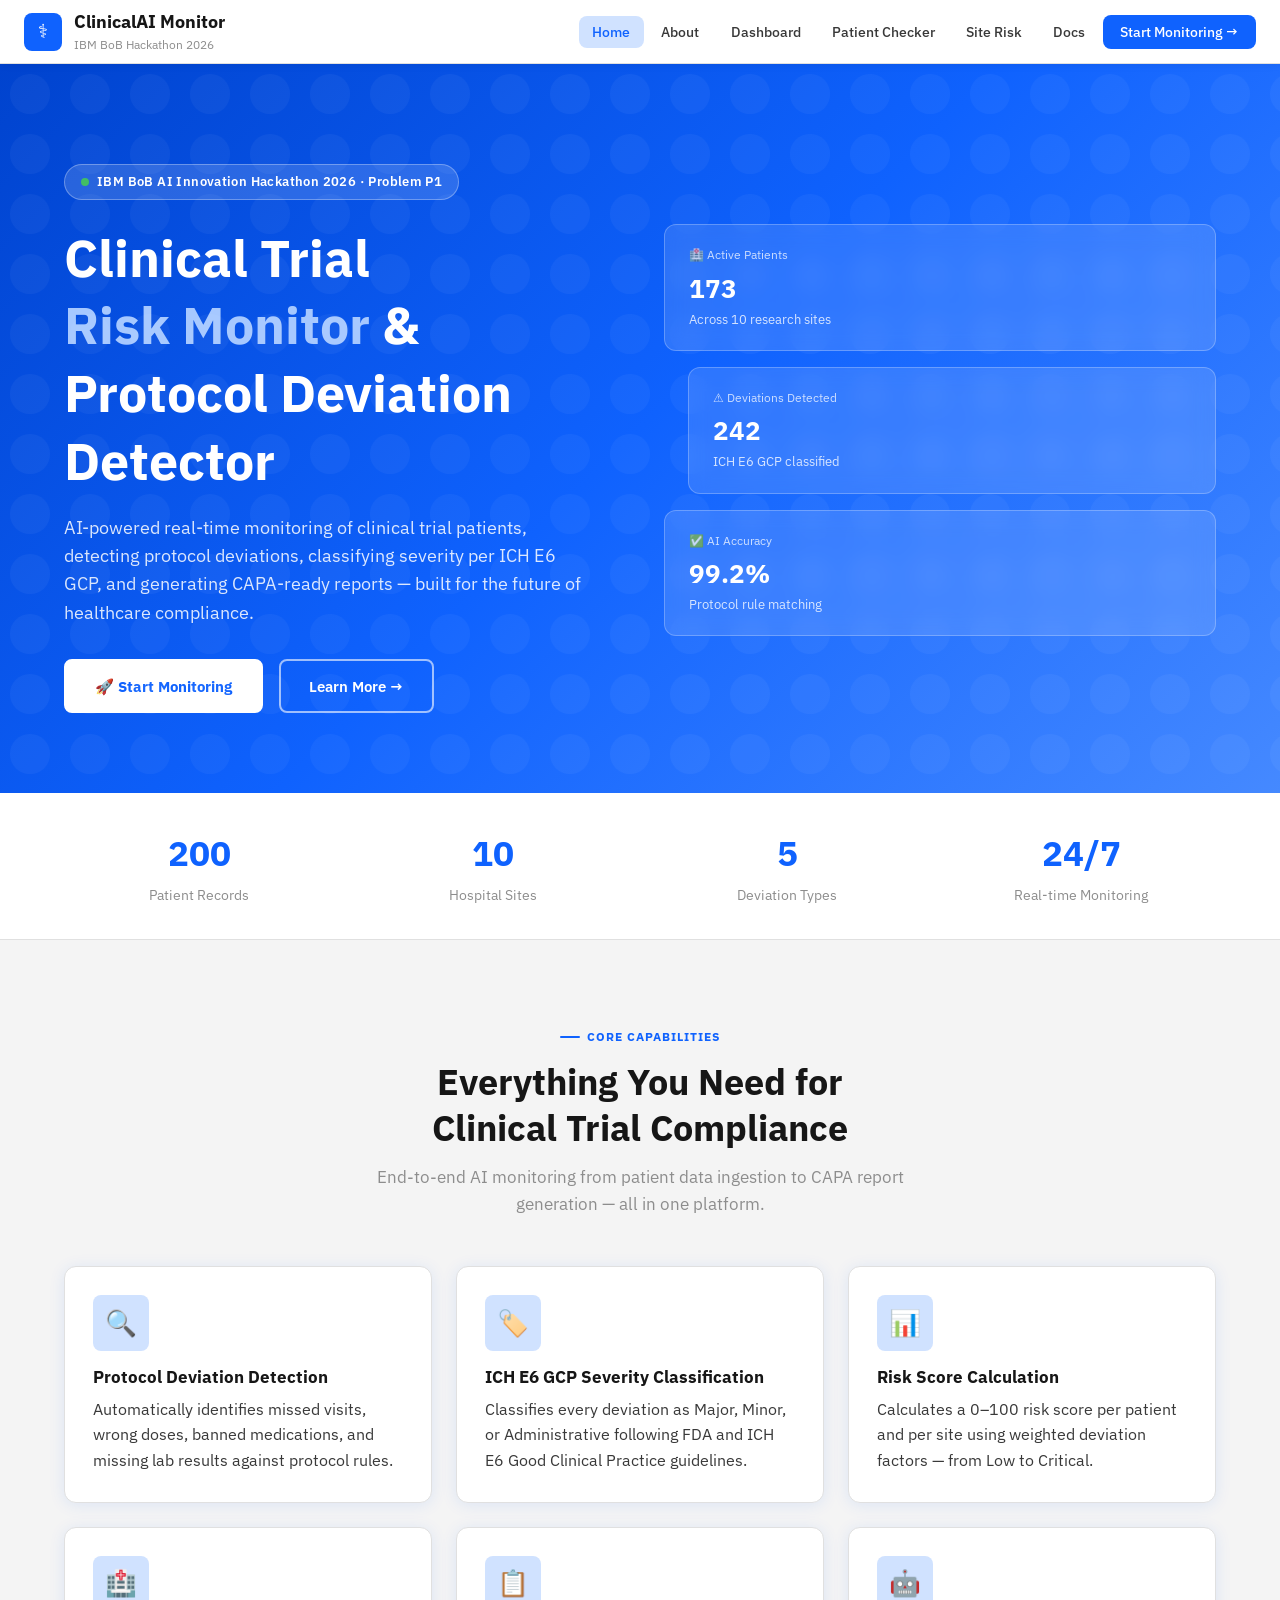
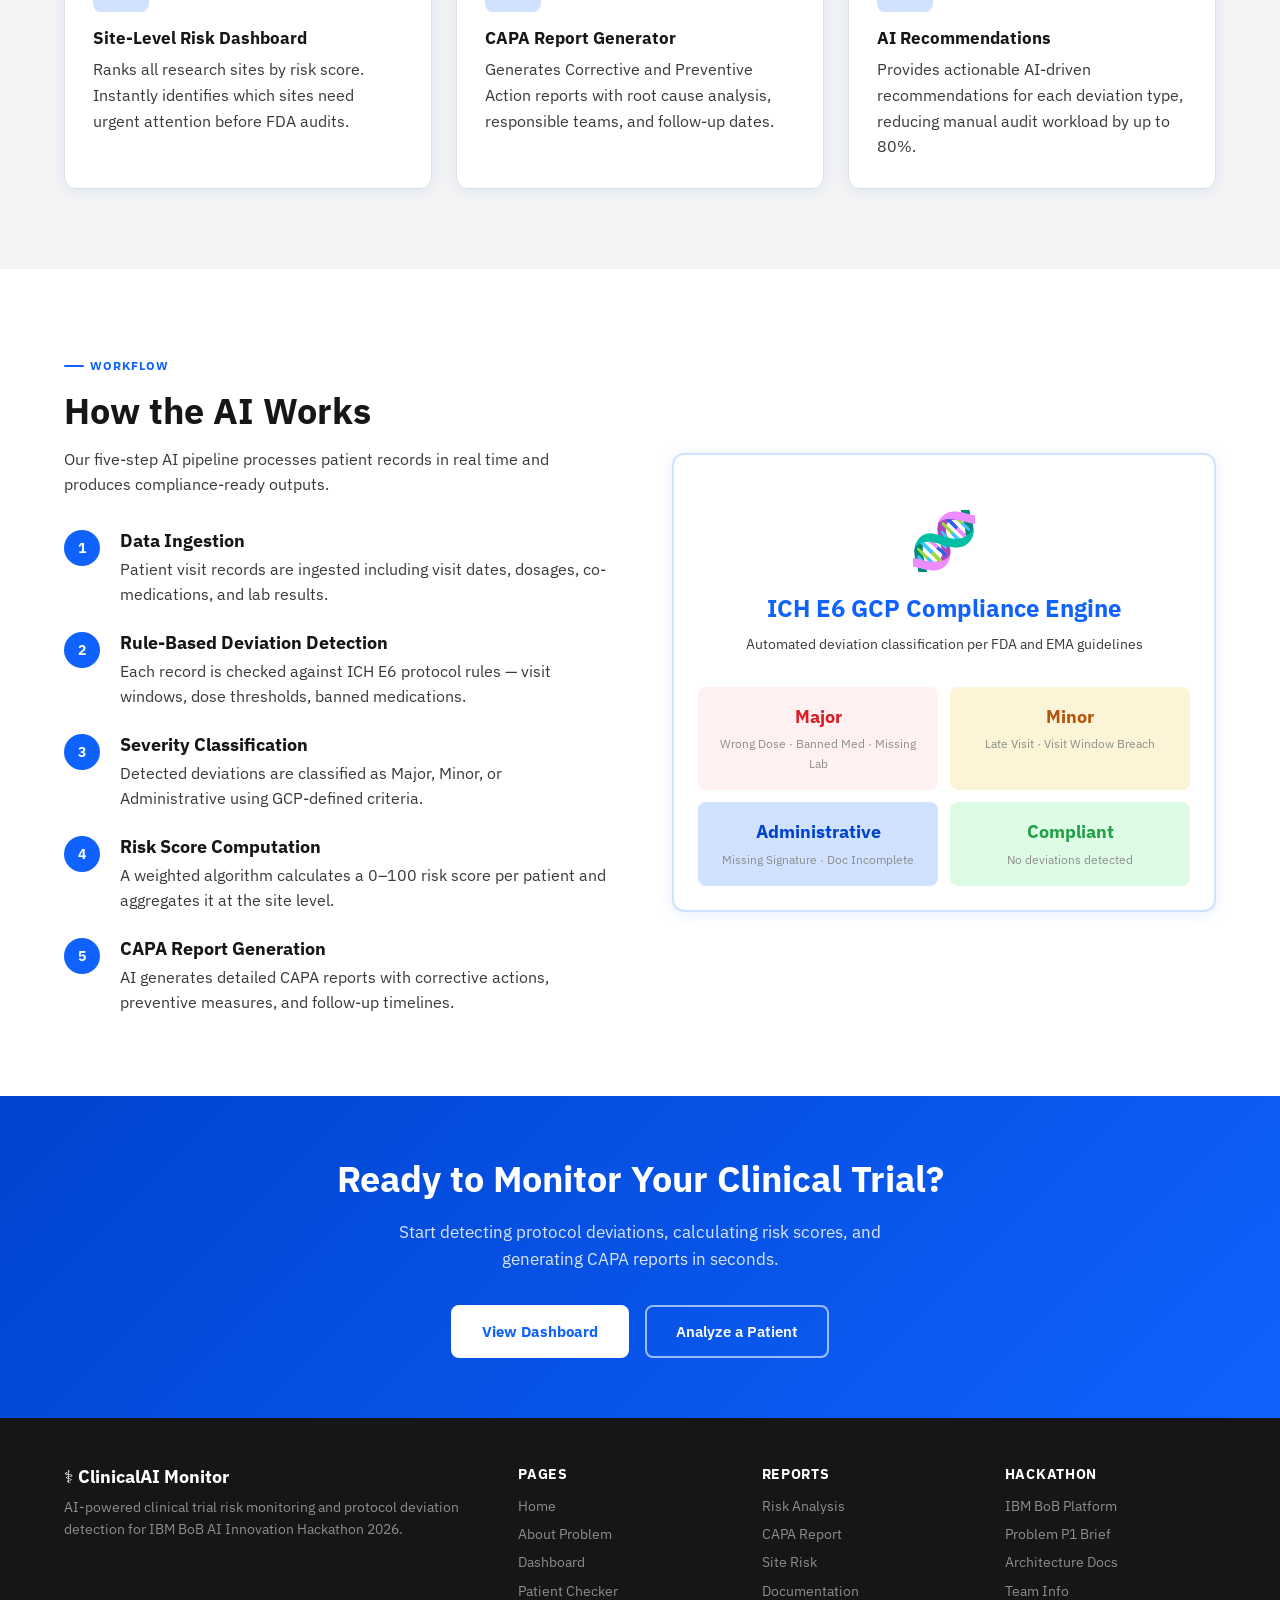
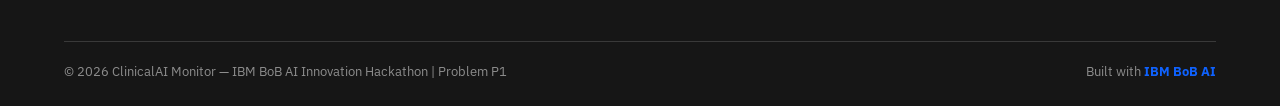
==== index.html @ 3c6d75a5 "feat: IBM BoB Hackathon 2026 - Clinical Trial Risk Monitor P1" ====
<!DOCTYPE html>
<html lang="en">
<head>
  <meta charset="UTF-8" />
  <meta name="viewport" content="width=device-width, initial-scale=1.0" />
  <title>Clinical Trial Risk Monitor | IBM BoB Hackathon 2026</title>
  <meta name="description" content="AI-powered Clinical Trial Protocol Deviation Detector — IBM BoB AI Innovation Hackathon 2026" />
  <link rel="preconnect" href="https://fonts.googleapis.com" />
  <link href="https://fonts.googleapis.com/css2?family=IBM+Plex+Sans:wght@400;500;600;700&display=swap" rel="stylesheet" />
  <link rel="stylesheet" href="assets/css/style.css" />
</head>
<body>

<!-- ═══════════════════════════════════ NAVBAR ═══════════════════════════════════ -->
<nav class="navbar">
  <div class="container-lg">
    <a href="index.html" class="nav-brand">
      <div class="brand-icon">⚕</div>
      <div>
        <strong>ClinicalAI Monitor</strong>
        <span class="sub">IBM BoB Hackathon 2026</span>
      </div>
    </a>
    <ul class="nav-links">
      <li><a href="index.html" class="active">Home</a></li>
      <li><a href="about.html">About</a></li>
      <li><a href="dashboard.html">Dashboard</a></li>
      <li><a href="patient-checker.html">Patient Checker</a></li>
      <li><a href="site-dashboard.html">Site Risk</a></li>
      <li><a href="documentation.html">Docs</a></li>
      <li><a href="dashboard.html" class="nav-cta">Start Monitoring →</a></li>
    </ul>
    <button class="hamburger" aria-label="Toggle menu">
      <span></span><span></span><span></span>
    </button>
  </div>
</nav>

<!-- ═══════════════════════════════════ HERO ════════════════════════════════════ -->
<section class="hero">
  <div class="container">
    <div class="hero-inner">
      <div class="hero-text">
        <div class="hero-badge">
          <span class="dot"></span>
          IBM BoB AI Innovation Hackathon 2026 · Problem P1
        </div>
        <h1>Clinical Trial<br><span style="color:#A6C8FF">Risk Monitor</span> &amp;<br>Protocol Deviation Detector</h1>
        <p>AI-powered real-time monitoring of clinical trial patients, detecting protocol deviations, classifying severity per ICH E6 GCP, and generating CAPA-ready reports — built for the future of healthcare compliance.</p>
        <div class="hero-btns">
          <a href="dashboard.html" class="btn-primary">🚀 Start Monitoring</a>
          <a href="about.html" class="btn-outline-white">Learn More →</a>
        </div>
      </div>
      <div class="hero-visual">
        <div class="hero-card-stack">
          <div class="floating-card">
            <div class="fc-label">🏥 Active Patients</div>
            <div class="fc-value" id="heroCount1">—</div>
            <div class="fc-sub">Across 10 research sites</div>
          </div>
          <div class="floating-card">
            <div class="fc-label">⚠️ Deviations Detected</div>
            <div class="fc-value" id="heroCount2">—</div>
            <div class="fc-sub">ICH E6 GCP classified</div>
          </div>
          <div class="floating-card">
            <div class="fc-label">✅ AI Accuracy</div>
            <div class="fc-value">99.2%</div>
            <div class="fc-sub">Protocol rule matching</div>
          </div>
        </div>
      </div>
    </div>
  </div>
</section>

<!-- ═══════════════════════════════════ STATS BANNER ═══════════════════════════ -->
<section style="background:white;border-bottom:1px solid #E0E0E0;padding:2rem 0">
  <div class="container">
    <div class="grid-4">
      <div class="text-center">
        <div style="font-size:2.2rem;font-weight:700;color:#0F62FE" data-count="200">0</div>
        <div style="font-size:0.85rem;color:#8D8D8D;margin-top:0.25rem">Patient Records</div>
      </div>
      <div class="text-center">
        <div style="font-size:2.2rem;font-weight:700;color:#0F62FE" data-count="10">0</div>
        <div style="font-size:0.85rem;color:#8D8D8D;margin-top:0.25rem">Hospital Sites</div>
      </div>
      <div class="text-center">
        <div style="font-size:2.2rem;font-weight:700;color:#0F62FE" data-count="5">0</div>
        <div style="font-size:0.85rem;color:#8D8D8D;margin-top:0.25rem">Deviation Types</div>
      </div>
      <div class="text-center">
        <div style="font-size:2.2rem;font-weight:700;color:#0F62FE">24/7</div>
        <div style="font-size:0.85rem;color:#8D8D8D;margin-top:0.25rem">Real-time Monitoring</div>
      </div>
    </div>
  </div>
</section>

<!-- ═══════════════════════════════════ FEATURES ════════════════════════════════ -->
<section class="section-pad" style="background:#F4F4F4">
  <div class="container">
    <div class="text-center">
      <div class="title-tag">Core Capabilities</div>
      <h2 class="section-title">Everything You Need for<br>Clinical Trial Compliance</h2>
      <p class="section-sub">End-to-end AI monitoring from patient data ingestion to CAPA report generation — all in one platform.</p>
    </div>
    <div class="grid-3">
      <div class="feature-card">
        <div class="feature-icon">🔍</div>
        <h3>Protocol Deviation Detection</h3>
        <p>Automatically identifies missed visits, wrong doses, banned medications, and missing lab results against protocol rules.</p>
      </div>
      <div class="feature-card">
        <div class="feature-icon">🏷️</div>
        <h3>ICH E6 GCP Severity Classification</h3>
        <p>Classifies every deviation as Major, Minor, or Administrative following FDA and ICH E6 Good Clinical Practice guidelines.</p>
      </div>
      <div class="feature-card">
        <div class="feature-icon">📊</div>
        <h3>Risk Score Calculation</h3>
        <p>Calculates a 0–100 risk score per patient and per site using weighted deviation factors — from Low to Critical.</p>
      </div>
      <div class="feature-card">
        <div class="feature-icon">🏥</div>
        <h3>Site-Level Risk Dashboard</h3>
        <p>Ranks all research sites by risk score. Instantly identifies which sites need urgent attention before FDA audits.</p>
      </div>
      <div class="feature-card">
        <div class="feature-icon">📋</div>
        <h3>CAPA Report Generator</h3>
        <p>Generates Corrective and Preventive Action reports with root cause analysis, responsible teams, and follow-up dates.</p>
      </div>
      <div class="feature-card">
        <div class="feature-icon">🤖</div>
        <h3>AI Recommendations</h3>
        <p>Provides actionable AI-driven recommendations for each deviation type, reducing manual audit workload by up to 80%.</p>
      </div>
    </div>
  </div>
</section>

<!-- ═══════════════════════════════════ HOW IT WORKS ═══════════════════════════ -->
<section class="section-pad" style="background:white">
  <div class="container">
    <div class="grid-2" style="align-items:center;gap:4rem">
      <div>
        <div class="title-tag">Workflow</div>
        <h2 class="section-title">How the AI Works</h2>
        <p style="margin-bottom:2rem">Our five-step AI pipeline processes patient records in real time and produces compliance-ready outputs.</p>
        <div class="steps">
          <div class="step">
            <div class="step-num">1</div>
            <div class="step-body">
              <h4>Data Ingestion</h4>
              <p>Patient visit records are ingested including visit dates, dosages, co-medications, and lab results.</p>
            </div>
          </div>
          <div class="step">
            <div class="step-num">2</div>
            <div class="step-body">
              <h4>Rule-Based Deviation Detection</h4>
              <p>Each record is checked against ICH E6 protocol rules — visit windows, dose thresholds, banned medications.</p>
            </div>
          </div>
          <div class="step">
            <div class="step-num">3</div>
            <div class="step-body">
              <h4>Severity Classification</h4>
              <p>Detected deviations are classified as Major, Minor, or Administrative using GCP-defined criteria.</p>
            </div>
          </div>
          <div class="step">
            <div class="step-num">4</div>
            <div class="step-body">
              <h4>Risk Score Computation</h4>
              <p>A weighted algorithm calculates a 0–100 risk score per patient and aggregates it at the site level.</p>
            </div>
          </div>
          <div class="step">
            <div class="step-num">5</div>
            <div class="step-body">
              <h4>CAPA Report Generation</h4>
              <p>AI generates detailed CAPA reports with corrective actions, preventive measures, and follow-up timelines.</p>
            </div>
          </div>
        </div>
      </div>
      <div>
        <!-- Visual summary card -->
        <div class="card" style="border:2px solid #D0E2FF">
          <div style="text-align:center;padding:1rem 0">
            <div style="font-size:3.5rem;margin-bottom:0.5rem">🧬</div>
            <h3 style="color:#0F62FE">ICH E6 GCP Compliance Engine</h3>
            <p style="font-size:0.9rem;margin-top:0.5rem">Automated deviation classification per FDA and EMA guidelines</p>
          </div>
          <div style="display:grid;grid-template-columns:1fr 1fr;gap:0.75rem;margin-top:1rem">
            <div style="background:#FFF1F1;border-radius:8px;padding:1rem;text-align:center">
              <div style="font-weight:700;color:#DA1E28;font-size:1.1rem">Major</div>
              <div style="font-size:0.78rem;color:#8D8D8D;margin-top:0.2rem">Wrong Dose · Banned Med · Missing Lab</div>
            </div>
            <div style="background:#FCF4D6;border-radius:8px;padding:1rem;text-align:center">
              <div style="font-weight:700;color:#B45309;font-size:1.1rem">Minor</div>
              <div style="font-size:0.78rem;color:#8D8D8D;margin-top:0.2rem">Late Visit · Visit Window Breach</div>
            </div>
            <div style="background:#D0E2FF;border-radius:8px;padding:1rem;text-align:center">
              <div style="font-weight:700;color:#0043CE;font-size:1.1rem">Administrative</div>
              <div style="font-size:0.78rem;color:#8D8D8D;margin-top:0.2rem">Missing Signature · Doc Incomplete</div>
            </div>
            <div style="background:#DEFBE6;border-radius:8px;padding:1rem;text-align:center">
              <div style="font-weight:700;color:#24A148;font-size:1.1rem">Compliant</div>
              <div style="font-size:0.78rem;color:#8D8D8D;margin-top:0.2rem">No deviations detected</div>
            </div>
          </div>
        </div>
      </div>
    </div>
  </div>
</section>

<!-- ═══════════════════════════════════ CTA ════════════════════════════════════ -->
<section style="background:linear-gradient(135deg,#0043CE,#0F62FE);color:white;padding:60px 0;text-align:center">
  <div class="container">
    <h2 style="color:white;margin-bottom:1rem">Ready to Monitor Your Clinical Trial?</h2>
    <p style="color:rgba(255,255,255,0.85);max-width:500px;margin:0 auto 2rem;font-size:1.05rem">Start detecting protocol deviations, calculating risk scores, and generating CAPA reports in seconds.</p>
    <div style="display:flex;gap:1rem;justify-content:center;flex-wrap:wrap">
      <a href="dashboard.html" class="btn-primary">View Dashboard</a>
      <a href="patient-checker.html" class="btn-outline-white">Analyze a Patient</a>
    </div>
  </div>
</section>

<!-- ═══════════════════════════════════ FOOTER ══════════════════════════════════ -->
<footer>
  <div class="container">
    <div class="footer-grid">
      <div class="footer-brand">
        <h3>⚕ ClinicalAI Monitor</h3>
        <p>AI-powered clinical trial risk monitoring and protocol deviation detection for IBM BoB AI Innovation Hackathon 2026.</p>
      </div>
      <div class="footer-col">
        <h4>Pages</h4>
        <a href="index.html">Home</a>
        <a href="about.html">About Problem</a>
        <a href="dashboard.html">Dashboard</a>
        <a href="patient-checker.html">Patient Checker</a>
      </div>
      <div class="footer-col">
        <h4>Reports</h4>
        <a href="risk-analysis.html">Risk Analysis</a>
        <a href="capa-report.html">CAPA Report</a>
        <a href="site-dashboard.html">Site Risk</a>
        <a href="documentation.html">Documentation</a>
      </div>
      <div class="footer-col">
        <h4>Hackathon</h4>
        <a href="#" title="IBM BoB">IBM BoB Platform</a>
        <a href="#" title="Problem P1">Problem P1 Brief</a>
        <a href="documentation.html">Architecture Docs</a>
        <a href="documentation.html">Team Info</a>
      </div>
    </div>
    <div class="footer-bottom">
      <span>© 2026 ClinicalAI Monitor — IBM BoB AI Innovation Hackathon | Problem P1</span>
      <span>Built with <span class="ibm-tag">IBM BoB AI</span></span>
    </div>
  </div>
</footer>

<button id="scrollTop" title="Back to top">↑</button>

<!-- Scripts -->
<script src="assets/js/data.js"></script>
<script src="assets/js/ai-engine.js"></script>
<script src="assets/js/main.js"></script>
<script>
  /* Populate hero floating cards with real data */
  document.addEventListener("DOMContentLoaded", () => {
    const pts  = window.APP_DATA.patients;
    const kpis = window.AI.computeKPIs(pts);
    document.getElementById("heroCount1").textContent = kpis.activePatients;
    const total = kpis.majorDeviations + kpis.minorDeviations + kpis.adminDeviations;
    document.getElementById("heroCount2").textContent = total;
  });
</script>

</body>
</html>
---- assets/css/style.css ----
/* ============================================================
   Clinical Trial Risk Monitor — Global Stylesheet
   IBM BoB AI Innovation Hackathon 2026
   ============================================================ */

/* ---------- CSS Variables ---------- */
:root {
  --ibm-blue:       #0F62FE;
  --ibm-blue-dark:  #0043CE;
  --ibm-blue-light: #D0E2FF;
  --white:          #FFFFFF;
  --gray-10:        #F4F4F4;
  --gray-20:        #E0E0E0;
  --gray-50:        #8D8D8D;
  --gray-80:        #393939;
  --gray-100:       #161616;
  --green:          #24A148;
  --green-light:    #DEFBE6;
  --red:            #DA1E28;
  --red-light:      #FFF1F1;
  --yellow:         #F1C21B;
  --yellow-light:   #FCF4D6;
  --orange:         #FF832B;
  --purple:         #8A3FFC;
  --sidebar-width:  260px;
  --nav-height:     64px;
  --radius:         12px;
  --radius-sm:      8px;
  --shadow:         0 2px 16px rgba(15,98,254,0.10);
  --shadow-md:      0 4px 24px rgba(15,98,254,0.15);
  --transition:     all 0.25s cubic-bezier(0.4,0,0.2,1);
}

/* ---------- Reset ---------- */
*, *::before, *::after { box-sizing: border-box; margin: 0; padding: 0; }
html { scroll-behavior: smooth; font-size: 16px; }
body {
  font-family: 'IBM Plex Sans', 'Segoe UI', system-ui, sans-serif;
  background: var(--gray-10);
  color: var(--gray-100);
  line-height: 1.6;
  min-height: 100vh;
}
a { color: var(--ibm-blue); text-decoration: none; transition: var(--transition); }
a:hover { color: var(--ibm-blue-dark); }
img { max-width: 100%; display: block; }
ul { list-style: none; }
button { cursor: pointer; font-family: inherit; }

/* ---------- Typography ---------- */
h1, h2, h3, h4, h5 { font-weight: 700; line-height: 1.3; }
h1 { font-size: clamp(2rem, 5vw, 3.25rem); }
h2 { font-size: clamp(1.5rem, 3vw, 2.25rem); }
h3 { font-size: clamp(1.15rem, 2vw, 1.5rem); }
h4 { font-size: 1.1rem; }
p  { color: var(--gray-80); }

/* ---------- Utility ---------- */
.container    { max-width: 1200px; margin: 0 auto; padding: 0 1.5rem; }
.container-lg { max-width: 1400px; margin: 0 auto; padding: 0 1.5rem; }
.section-pad  { padding: 80px 0; }
.text-center  { text-align: center; }
.text-blue    { color: var(--ibm-blue); }
.text-green   { color: var(--green); }
.text-red     { color: var(--red); }
.text-yellow  { color: #B45309; }
.text-muted   { color: var(--gray-50); }
.fw-700       { font-weight: 700; }
.mt-1 { margin-top: 0.5rem; }
.mt-2 { margin-top: 1rem; }
.mt-3 { margin-top: 1.5rem; }
.mt-4 { margin-top: 2rem; }
.mb-1 { margin-bottom: 0.5rem; }
.mb-2 { margin-bottom: 1rem; }
.mb-3 { margin-bottom: 1.5rem; }
.mb-4 { margin-bottom: 2rem; }
.flex         { display: flex; }
.flex-center  { display: flex; align-items: center; justify-content: center; }
.gap-1 { gap: 0.5rem; }
.gap-2 { gap: 1rem; }
.gap-3 { gap: 1.5rem; }
.grid-2 { display: grid; grid-template-columns: repeat(2,1fr); gap: 1.5rem; }
.grid-3 { display: grid; grid-template-columns: repeat(3,1fr); gap: 1.5rem; }
.grid-4 { display: grid; grid-template-columns: repeat(4,1fr); gap: 1.5rem; }
.hidden { display: none !important; }

/* ---------- Navbar ---------- */
.navbar {
  position: sticky;
  top: 0;
  z-index: 1000;
  height: var(--nav-height);
  background: var(--white);
  border-bottom: 1px solid var(--gray-20);
  box-shadow: 0 1px 8px rgba(0,0,0,0.07);
  display: flex;
  align-items: center;
}
.navbar .container-lg {
  width: 100%;
  display: flex;
  align-items: center;
  justify-content: space-between;
}
.nav-brand {
  display: flex;
  align-items: center;
  gap: 0.75rem;
  font-weight: 700;
  font-size: 1.1rem;
  color: var(--gray-100);
}
.nav-brand .brand-icon {
  width: 38px; height: 38px;
  background: var(--ibm-blue);
  border-radius: var(--radius-sm);
  display: flex; align-items: center; justify-content: center;
  color: white; font-size: 1.2rem;
}
.nav-brand span.sub { font-size: 0.72rem; color: var(--gray-50); display: block; font-weight: 400; }
.nav-links { display: flex; align-items: center; gap: 0.25rem; }
.nav-links a {
  padding: 0.45rem 0.85rem;
  border-radius: var(--radius-sm);
  font-size: 0.88rem;
  font-weight: 500;
  color: var(--gray-80);
  transition: var(--transition);
}
.nav-links a:hover, .nav-links a.active {
  background: var(--ibm-blue-light);
  color: var(--ibm-blue);
}
.nav-cta {
  background: var(--ibm-blue);
  color: white !important;
  padding: 0.5rem 1.1rem !important;
  border-radius: var(--radius-sm) !important;
}
.nav-cta:hover { background: var(--ibm-blue-dark) !important; color: white !important; }
.hamburger {
  display: none;
  flex-direction: column;
  gap: 5px;
  background: none;
  border: none;
  padding: 4px;
}
.hamburger span { width: 24px; height: 2px; background: var(--gray-80); border-radius: 2px; display: block; transition: var(--transition); }

/* ---------- Hero Section ---------- */
.hero {
  background: linear-gradient(135deg, #0043CE 0%, #0F62FE 50%, #4589FF 100%);
  color: white;
  padding: 100px 0 80px;
  position: relative;
  overflow: hidden;
}
.hero::before {
  content: '';
  position: absolute; inset: 0;
  background: url("data:image/svg+xml,%3Csvg width='60' height='60' viewBox='0 0 60 60' xmlns='http://www.w3.org/2000/svg'%3E%3Cg fill='none' fill-rule='evenodd'%3E%3Cg fill='%23ffffff' fill-opacity='0.04'%3E%3Ccircle cx='30' cy='30' r='20'/%3E%3C/g%3E%3C/g%3E%3C/svg%3E");
  pointer-events: none;
}
.hero-inner { display: grid; grid-template-columns: 1fr 1fr; gap: 3rem; align-items: center; }
.hero-badge {
  display: inline-flex; align-items: center; gap: 0.5rem;
  background: rgba(255,255,255,0.15);
  border: 1px solid rgba(255,255,255,0.3);
  border-radius: 50px;
  padding: 0.4rem 1rem;
  font-size: 0.82rem;
  font-weight: 600;
  letter-spacing: 0.03em;
  margin-bottom: 1.5rem;
}
.hero-badge .dot { width: 8px; height: 8px; background: #42BE65; border-radius: 50%; }
.hero h1 { color: white; margin-bottom: 1.25rem; }
.hero p { color: rgba(255,255,255,0.85); font-size: 1.1rem; max-width: 520px; margin-bottom: 2rem; }
.hero-btns { display: flex; gap: 1rem; flex-wrap: wrap; }
.btn-primary {
  background: white;
  color: var(--ibm-blue);
  padding: 0.8rem 1.8rem;
  border-radius: var(--radius-sm);
  font-weight: 700;
  font-size: 0.95rem;
  border: 2px solid white;
  transition: var(--transition);
  display: inline-flex; align-items: center; gap: 0.5rem;
}
.btn-primary:hover { background: var(--ibm-blue-light); color: var(--ibm-blue-dark); border-color: var(--ibm-blue-light); }
.btn-outline-white {
  background: transparent;
  color: white;
  padding: 0.8rem 1.8rem;
  border-radius: var(--radius-sm);
  font-weight: 600;
  font-size: 0.95rem;
  border: 2px solid rgba(255,255,255,0.6);
  transition: var(--transition);
  display: inline-flex; align-items: center; gap: 0.5rem;
}
.btn-outline-white:hover { background: rgba(255,255,255,0.15); color: white; border-color: white; }
.hero-visual { position: relative; }
.hero-card-stack { position: relative; }
.floating-card {
  background: rgba(255,255,255,0.12);
  backdrop-filter: blur(10px);
  border: 1px solid rgba(255,255,255,0.25);
  border-radius: var(--radius);
  padding: 1.25rem 1.5rem;
  color: white;
  margin-bottom: 1rem;
  animation: float 3s ease-in-out infinite;
}
.floating-card:nth-child(2) { animation-delay: 0.5s; margin-left: 1.5rem; }
.floating-card:nth-child(3) { animation-delay: 1s; }
.floating-card .fc-label { font-size: 0.75rem; opacity: 0.75; margin-bottom: 0.25rem; }
.floating-card .fc-value { font-size: 1.6rem; font-weight: 700; }
.floating-card .fc-sub { font-size: 0.8rem; opacity: 0.8; }
@keyframes float { 0%,100%{transform:translateY(0)} 50%{transform:translateY(-8px)} }

/* ---------- Buttons ---------- */
.btn {
  display: inline-flex; align-items: center; gap: 0.5rem;
  padding: 0.7rem 1.5rem;
  border-radius: var(--radius-sm);
  font-weight: 600;
  font-size: 0.9rem;
  border: 2px solid transparent;
  transition: var(--transition);
}
.btn-blue { background: var(--ibm-blue); color: white; }
.btn-blue:hover { background: var(--ibm-blue-dark); color: white; }
.btn-outline { background: transparent; border-color: var(--ibm-blue); color: var(--ibm-blue); }
.btn-outline:hover { background: var(--ibm-blue-light); }
.btn-green { background: var(--green); color: white; }
.btn-green:hover { background: #198038; color: white; }
.btn-red { background: var(--red); color: white; }
.btn-red:hover { background: #a11e26; color: white; }
.btn-sm { padding: 0.45rem 1rem; font-size: 0.82rem; }
.btn-lg { padding: 0.95rem 2.2rem; font-size: 1rem; }

/* ---------- Cards ---------- */
.card {
  background: var(--white);
  border-radius: var(--radius);
  box-shadow: var(--shadow);
  border: 1px solid var(--gray-20);
  padding: 1.5rem;
  transition: var(--transition);
}
.card:hover { box-shadow: var(--shadow-md); transform: translateY(-2px); }
.card-header { display: flex; align-items: center; justify-content: space-between; margin-bottom: 1.25rem; }
.card-title { font-size: 1rem; font-weight: 700; color: var(--gray-100); }

/* ---------- KPI Cards ---------- */
.kpi-card {
  background: var(--white);
  border-radius: var(--radius);
  padding: 1.5rem;
  border: 1px solid var(--gray-20);
  box-shadow: var(--shadow);
  display: flex;
  align-items: flex-start;
  gap: 1rem;
  transition: var(--transition);
}
.kpi-card:hover { box-shadow: var(--shadow-md); transform: translateY(-2px); }
.kpi-icon {
  width: 52px; height: 52px;
  border-radius: var(--radius-sm);
  display: flex; align-items: center; justify-content: center;
  font-size: 1.4rem;
  flex-shrink: 0;
}
.kpi-icon.blue   { background: var(--ibm-blue-light); color: var(--ibm-blue); }
.kpi-icon.green  { background: var(--green-light); color: var(--green); }
.kpi-icon.red    { background: var(--red-light); color: var(--red); }
.kpi-icon.yellow { background: var(--yellow-light); color: #B45309; }
.kpi-icon.orange { background: #FFF2E8; color: var(--orange); }
.kpi-icon.purple { background: #F6F2FF; color: var(--purple); }
.kpi-body { flex: 1; }
.kpi-label { font-size: 0.78rem; color: var(--gray-50); text-transform: uppercase; letter-spacing: 0.05em; font-weight: 600; margin-bottom: 0.3rem; }
.kpi-value { font-size: 2rem; font-weight: 700; color: var(--gray-100); line-height: 1; }
.kpi-delta { font-size: 0.78rem; margin-top: 0.3rem; }
.kpi-delta.up   { color: var(--green); }
.kpi-delta.down { color: var(--red); }

/* ---------- Badges ---------- */
.badge {
  display: inline-flex; align-items: center; gap: 0.3rem;
  padding: 0.25rem 0.75rem;
  border-radius: 50px;
  font-size: 0.75rem;
  font-weight: 700;
  letter-spacing: 0.02em;
  text-transform: uppercase;
}
.badge-major    { background: var(--red-light); color: var(--red); }
.badge-minor    { background: var(--yellow-light); color: #B45309; }
.badge-admin    { background: var(--ibm-blue-light); color: var(--ibm-blue); }
.badge-none     { background: var(--green-light); color: var(--green); }
.badge-critical { background: #4A0404; color: #FF8389; }
.badge-high     { background: #FF832B22; color: var(--orange); }
.badge-medium   { background: var(--yellow-light); color: #B45309; }
.badge-low      { background: var(--green-light); color: var(--green); }
.badge-dot { width: 7px; height: 7px; border-radius: 50%; background: currentColor; }

/* ---------- Section Titles ---------- */
.section-title { margin-bottom: 0.75rem; }
.section-sub { color: var(--gray-50); font-size: 1.05rem; max-width: 600px; margin: 0 auto 3rem; }
.title-tag {
  display: inline-flex; align-items: center; gap: 0.4rem;
  font-size: 0.78rem; font-weight: 700; color: var(--ibm-blue);
  text-transform: uppercase; letter-spacing: 0.08em;
  margin-bottom: 0.75rem;
}
.title-tag::before { content: ''; width: 20px; height: 2px; background: var(--ibm-blue); border-radius: 2px; }

/* ---------- Tables ---------- */
.table-wrap { overflow-x: auto; }
table { width: 100%; border-collapse: collapse; }
thead th {
  background: var(--gray-10);
  color: var(--gray-80);
  font-size: 0.78rem;
  font-weight: 700;
  text-transform: uppercase;
  letter-spacing: 0.05em;
  padding: 0.85rem 1rem;
  text-align: left;
  border-bottom: 2px solid var(--gray-20);
  white-space: nowrap;
}
tbody tr {
  border-bottom: 1px solid var(--gray-20);
  transition: var(--transition);
}
tbody tr:hover { background: #F0F4FF; }
tbody td {
  padding: 0.9rem 1rem;
  font-size: 0.9rem;
  color: var(--gray-80);
}

/* ---------- Forms ---------- */
.form-group { margin-bottom: 1.25rem; }
.form-label { display: block; font-size: 0.85rem; font-weight: 600; color: var(--gray-80); margin-bottom: 0.4rem; }
.form-label .required { color: var(--red); margin-left: 2px; }
.form-control {
  width: 100%;
  padding: 0.7rem 1rem;
  border: 1.5px solid var(--gray-20);
  border-radius: var(--radius-sm);
  font-size: 0.9rem;
  font-family: inherit;
  color: var(--gray-100);
  background: var(--white);
  transition: var(--transition);
  outline: none;
}
.form-control:focus { border-color: var(--ibm-blue); box-shadow: 0 0 0 3px var(--ibm-blue-light); }
.form-control::placeholder { color: var(--gray-50); }
select.form-control { appearance: none; cursor: pointer; }
.form-row { display: grid; grid-template-columns: repeat(2,1fr); gap: 1.25rem; }
.form-hint { font-size: 0.78rem; color: var(--gray-50); margin-top: 0.3rem; }

/* ---------- Progress / Risk Score ---------- */
.risk-circle-wrap { display: flex; align-items: center; justify-content: center; flex-direction: column; }
.risk-circle {
  width: 140px; height: 140px;
  border-radius: 50%;
  display: flex; align-items: center; justify-content: center;
  flex-direction: column;
  font-size: 2.2rem;
  font-weight: 700;
  position: relative;
}
.risk-circle.low    { background: conic-gradient(var(--green) 0deg, var(--green-light) 0deg); border: 6px solid var(--green); color: var(--green); }
.risk-circle.medium { border: 6px solid var(--yellow); color: #B45309; }
.risk-circle.high   { border: 6px solid var(--orange); color: var(--orange); }
.risk-circle.critical { border: 6px solid var(--red); color: var(--red); }
.risk-circle .risk-label { font-size: 0.72rem; font-weight: 600; text-transform: uppercase; letter-spacing: 0.05em; }

/* ---------- Toast Notifications ---------- */
#toast-container {
  position: fixed; bottom: 1.5rem; right: 1.5rem;
  z-index: 9999;
  display: flex; flex-direction: column; gap: 0.75rem;
}
.toast {
  background: var(--gray-100);
  color: white;
  padding: 0.9rem 1.25rem;
  border-radius: var(--radius-sm);
  box-shadow: var(--shadow-md);
  display: flex; align-items: center; gap: 0.75rem;
  font-size: 0.9rem;
  min-width: 280px;
  max-width: 380px;
  animation: slideIn 0.3s ease;
}
.toast.success { background: var(--green); }
.toast.error   { background: var(--red); }
.toast.warning { background: #B45309; }
@keyframes slideIn { from{transform:translateX(120%);opacity:0} to{transform:translateX(0);opacity:1} }

/* ---------- Modal ---------- */
.modal-overlay {
  position: fixed; inset: 0;
  background: rgba(22,22,22,0.65);
  z-index: 2000;
  display: flex; align-items: center; justify-content: center;
  padding: 1rem;
  opacity: 0; pointer-events: none; transition: opacity 0.25s;
}
.modal-overlay.open { opacity: 1; pointer-events: all; }
.modal {
  background: white;
  border-radius: var(--radius);
  box-shadow: 0 20px 60px rgba(0,0,0,0.2);
  max-width: 600px; width: 100%;
  max-height: 90vh; overflow-y: auto;
  transform: scale(0.95); transition: transform 0.25s;
}
.modal-overlay.open .modal { transform: scale(1); }
.modal-header {
  padding: 1.5rem;
  border-bottom: 1px solid var(--gray-20);
  display: flex; align-items: center; justify-content: space-between;
}
.modal-body   { padding: 1.5rem; }
.modal-footer { padding: 1rem 1.5rem; border-top: 1px solid var(--gray-20); display: flex; justify-content: flex-end; gap: 0.75rem; }
.modal-close  { background: none; border: none; font-size: 1.3rem; color: var(--gray-50); padding: 0.2rem; border-radius: 4px; }
.modal-close:hover { color: var(--red); background: var(--red-light); }

/* ---------- Loading Overlay ---------- */
.loading-overlay {
  position: fixed; inset: 0;
  background: rgba(255,255,255,0.9);
  z-index: 5000;
  display: flex; align-items: center; justify-content: center;
  flex-direction: column; gap: 1rem;
}
.spinner {
  width: 48px; height: 48px;
  border: 4px solid var(--ibm-blue-light);
  border-top-color: var(--ibm-blue);
  border-radius: 50%;
  animation: spin 0.8s linear infinite;
}
@keyframes spin { to { transform: rotate(360deg); } }

/* ---------- Info/Alert Boxes ---------- */
.alert {
  padding: 1rem 1.25rem;
  border-radius: var(--radius-sm);
  border-left: 4px solid;
  margin-bottom: 1rem;
  font-size: 0.9rem;
}
.alert-info    { background: var(--ibm-blue-light); border-color: var(--ibm-blue); color: var(--ibm-blue-dark); }
.alert-success { background: var(--green-light); border-color: var(--green); color: #0A6640; }
.alert-warning { background: var(--yellow-light); border-color: var(--yellow); color: #7A4F00; }
.alert-danger  { background: var(--red-light); border-color: var(--red); color: #A2191F; }

/* ---------- Steps / Timeline ---------- */
.steps { display: flex; flex-direction: column; gap: 1.5rem; }
.step { display: flex; gap: 1.25rem; }
.step-num {
  width: 36px; height: 36px; flex-shrink: 0;
  border-radius: 50%;
  background: var(--ibm-blue);
  color: white;
  display: flex; align-items: center; justify-content: center;
  font-weight: 700; font-size: 0.9rem;
}
.step-body h4 { margin-bottom: 0.25rem; }

/* ---------- Feature Grid ---------- */
.feature-card {
  background: white;
  border-radius: var(--radius);
  padding: 1.75rem;
  border: 1px solid var(--gray-20);
  box-shadow: var(--shadow);
  transition: var(--transition);
}
.feature-card:hover { box-shadow: var(--shadow-md); transform: translateY(-3px); border-color: var(--ibm-blue-light); }
.feature-icon {
  width: 56px; height: 56px;
  background: var(--ibm-blue-light);
  border-radius: var(--radius-sm);
  display: flex; align-items: center; justify-content: center;
  font-size: 1.6rem;
  margin-bottom: 1rem;
}
.feature-card h3 { font-size: 1.05rem; margin-bottom: 0.5rem; }

/* ---------- Footer ---------- */
footer {
  background: var(--gray-100);
  color: var(--gray-20);
  padding: 3rem 0 1.5rem;
  margin-top: auto;
}
.footer-grid { display: grid; grid-template-columns: 2fr 1fr 1fr 1fr; gap: 2rem; margin-bottom: 2rem; }
.footer-brand h3 { color: white; font-size: 1.1rem; margin-bottom: 0.5rem; }
.footer-brand p  { font-size: 0.85rem; color: var(--gray-50); }
.footer-col h4   { color: white; font-size: 0.85rem; font-weight: 700; margin-bottom: 0.75rem; text-transform: uppercase; letter-spacing: 0.05em; }
.footer-col a    { display: block; color: var(--gray-50); font-size: 0.85rem; margin-bottom: 0.4rem; transition: var(--transition); }
.footer-col a:hover { color: white; }
.footer-bottom {
  border-top: 1px solid var(--gray-80);
  padding-top: 1.25rem;
  display: flex; align-items: center; justify-content: space-between;
  font-size: 0.8rem; color: var(--gray-50);
}
.footer-bottom .ibm-tag { color: var(--ibm-blue); font-weight: 700; }

/* ---------- Page Header ---------- */
.page-header {
  background: linear-gradient(120deg, #0043CE, var(--ibm-blue));
  color: white;
  padding: 48px 0;
}
.page-header h1 { color: white; font-size: clamp(1.5rem, 3vw, 2.25rem); margin-bottom: 0.5rem; }
.page-header p  { color: rgba(255,255,255,0.8); }
.breadcrumb { display: flex; gap: 0.5rem; font-size: 0.82rem; margin-bottom: 1rem; }
.breadcrumb a   { color: rgba(255,255,255,0.7); }
.breadcrumb a:hover { color: white; }
.breadcrumb span { color: rgba(255,255,255,0.5); }

/* ---------- Search Bar ---------- */
.search-wrap {
  position: relative;
}
.search-wrap input {
  padding-left: 2.5rem;
}
.search-icon {
  position: absolute; left: 0.8rem; top: 50%; transform: translateY(-50%);
  color: var(--gray-50); font-size: 1rem;
  pointer-events: none;
}

/* ---------- Chip Filters ---------- */
.chip-filters { display: flex; gap: 0.5rem; flex-wrap: wrap; }
.chip {
  padding: 0.35rem 0.85rem;
  border-radius: 50px;
  font-size: 0.8rem;
  font-weight: 600;
  border: 1.5px solid var(--gray-20);
  background: white;
  color: var(--gray-80);
  cursor: pointer;
  transition: var(--transition);
}
.chip:hover, .chip.active { background: var(--ibm-blue); color: white; border-color: var(--ibm-blue); }

/* ---------- Scroll to top ---------- */
#scrollTop {
  position: fixed; bottom: 1.5rem; right: 1.5rem;
  width: 42px; height: 42px;
  background: var(--ibm-blue); color: white;
  border-radius: 50%;
  display: flex; align-items: center; justify-content: center;
  font-size: 1.1rem;
  box-shadow: var(--shadow-md);
  opacity: 0; pointer-events: none;
  transition: var(--transition);
  border: none;
  z-index: 999;
}
#scrollTop.show { opacity: 1; pointer-events: all; }

/* ---------- Responsive ---------- */
@media (max-width: 1024px) {
  .grid-4 { grid-template-columns: repeat(2,1fr); }
  .footer-grid { grid-template-columns: 1fr 1fr; }
}
@media (max-width: 768px) {
  .nav-links { display: none; flex-direction: column; position: absolute; top: var(--nav-height); left: 0; right: 0; background: white; padding: 1rem; border-top: 1px solid var(--gray-20); box-shadow: var(--shadow); gap: 0.25rem; }
  .nav-links.open { display: flex; }
  .hamburger { display: flex; }
  .hero-inner { grid-template-columns: 1fr; }
  .hero-visual { display: none; }
  .grid-2, .grid-3 { grid-template-columns: 1fr; }
  .form-row { grid-template-columns: 1fr; }
  .footer-grid { grid-template-columns: 1fr; }
  .footer-bottom { flex-direction: column; gap: 0.5rem; text-align: center; }
}
@media (max-width: 480px) {
  .kpi-card { flex-direction: column; }
  h1 { font-size: 1.75rem; }
}
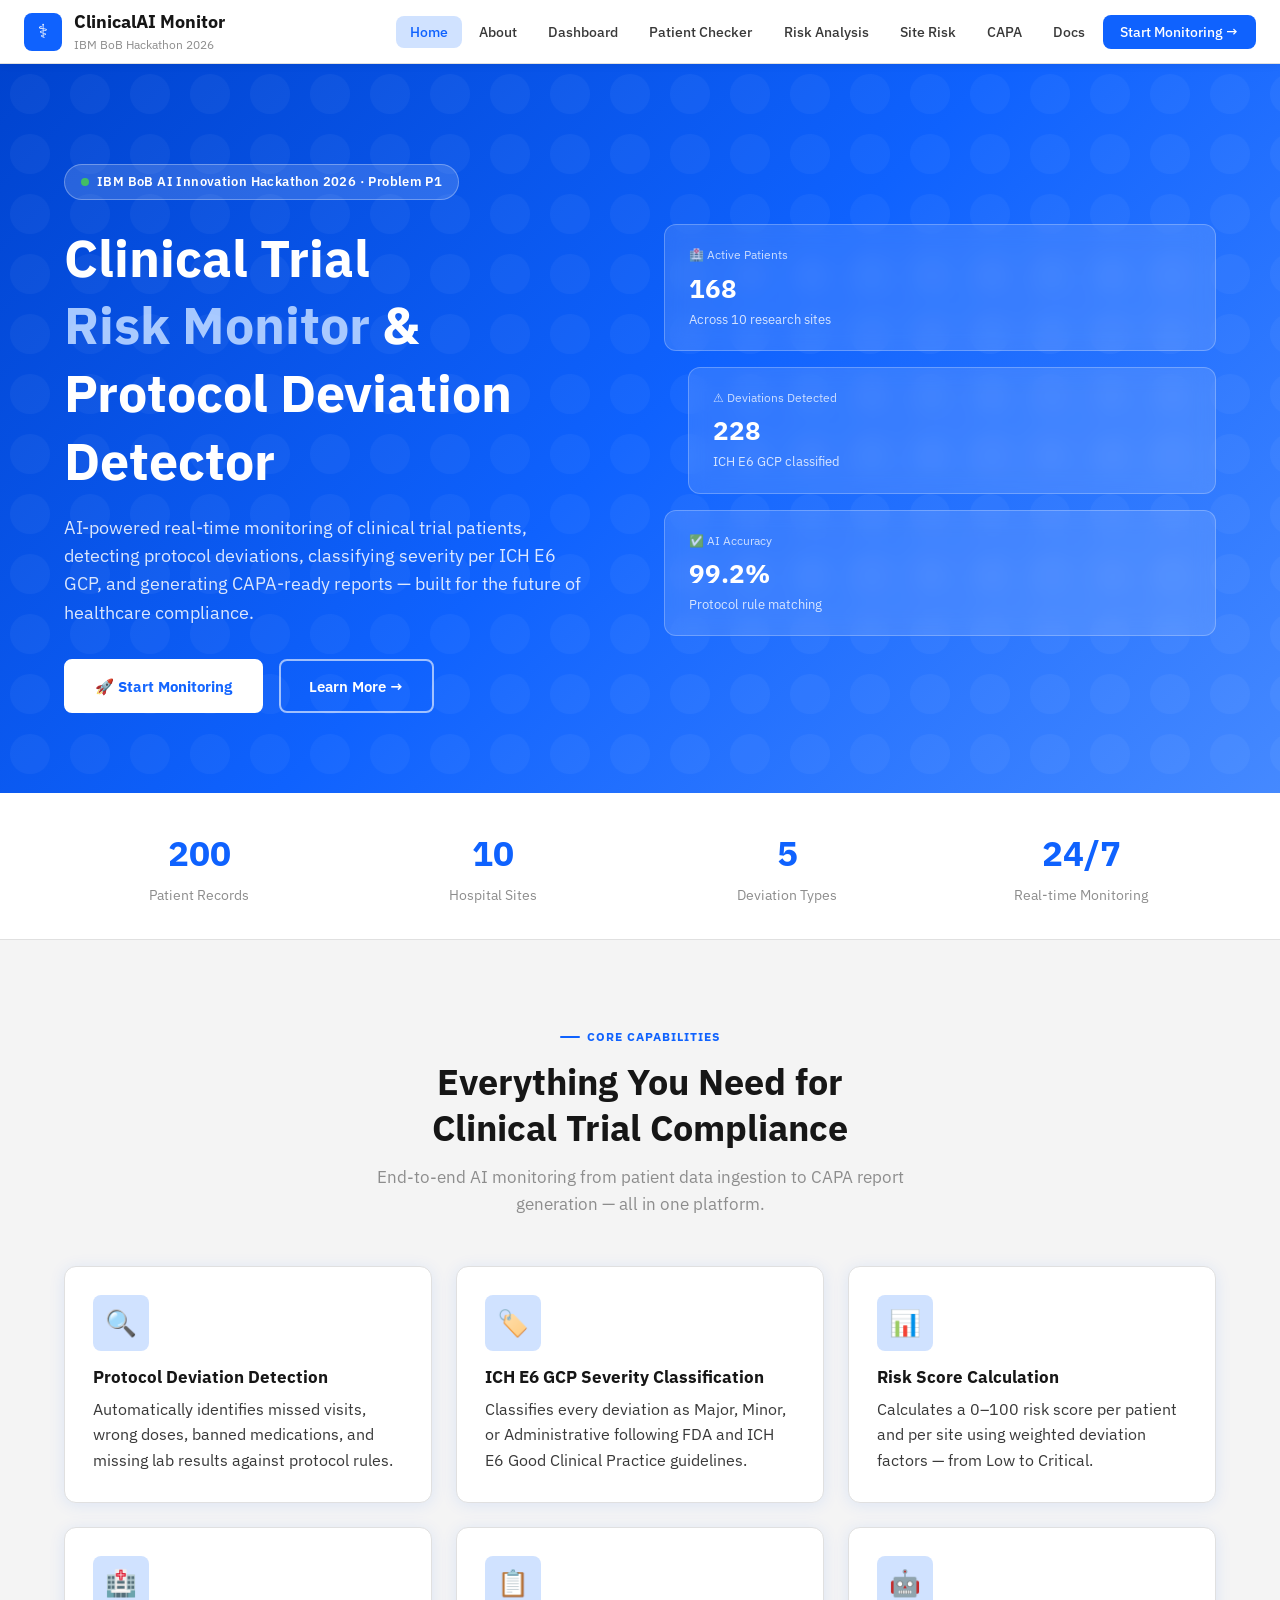
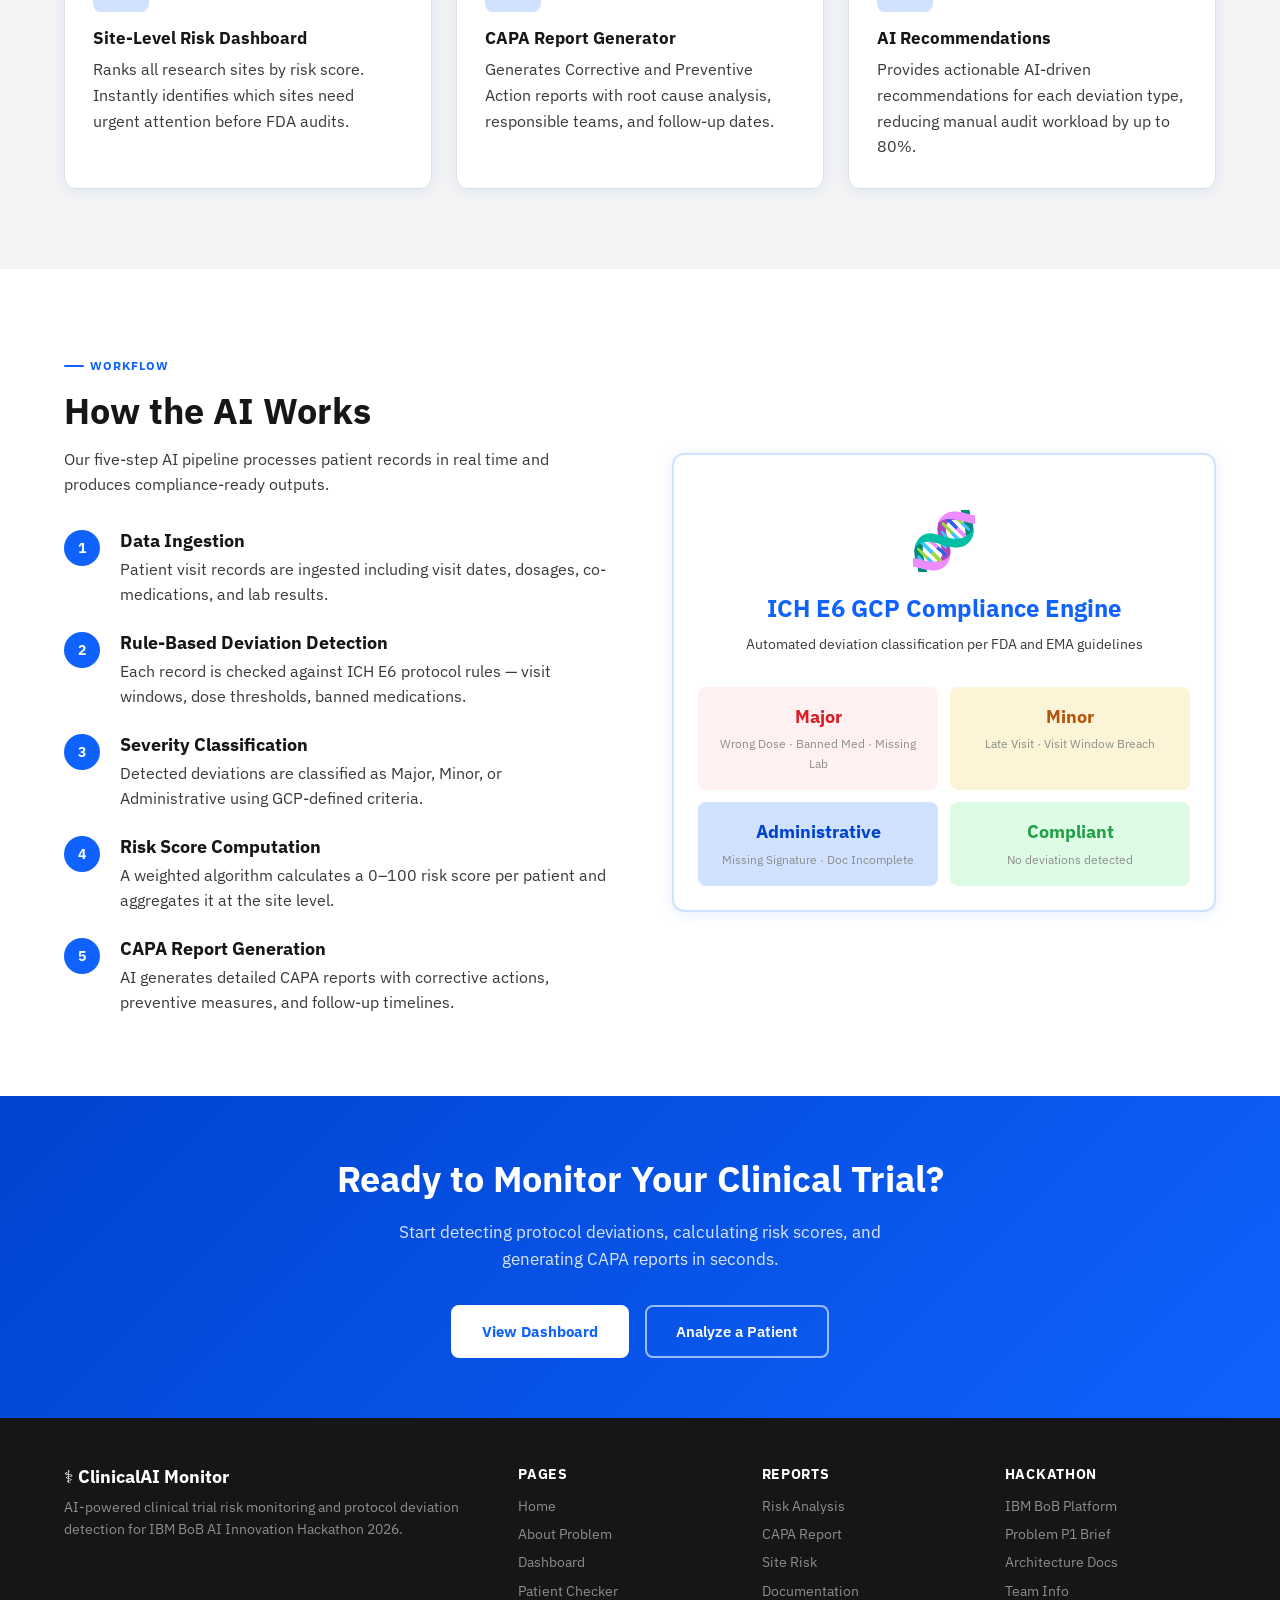
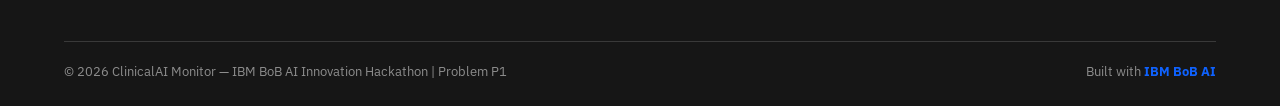
==== commit e1f6f2ff: "feat: Major UI upgrade — Audit Readiness Score, Risk Heatmap, Site CAPA, CSV Export - ai-engine.js: " ====
--- a/index.html
+++ b/index.html
@@ -26,7 +26,9 @@
       <li><a href="about.html">About</a></li>
       <li><a href="dashboard.html">Dashboard</a></li>
       <li><a href="patient-checker.html">Patient Checker</a></li>
+      <li><a href="risk-analysis.html">Risk Analysis</a></li>
       <li><a href="site-dashboard.html">Site Risk</a></li>
+      <li><a href="capa-report.html">CAPA</a></li>
       <li><a href="documentation.html">Docs</a></li>
       <li><a href="dashboard.html" class="nav-cta">Start Monitoring →</a></li>
     </ul>
